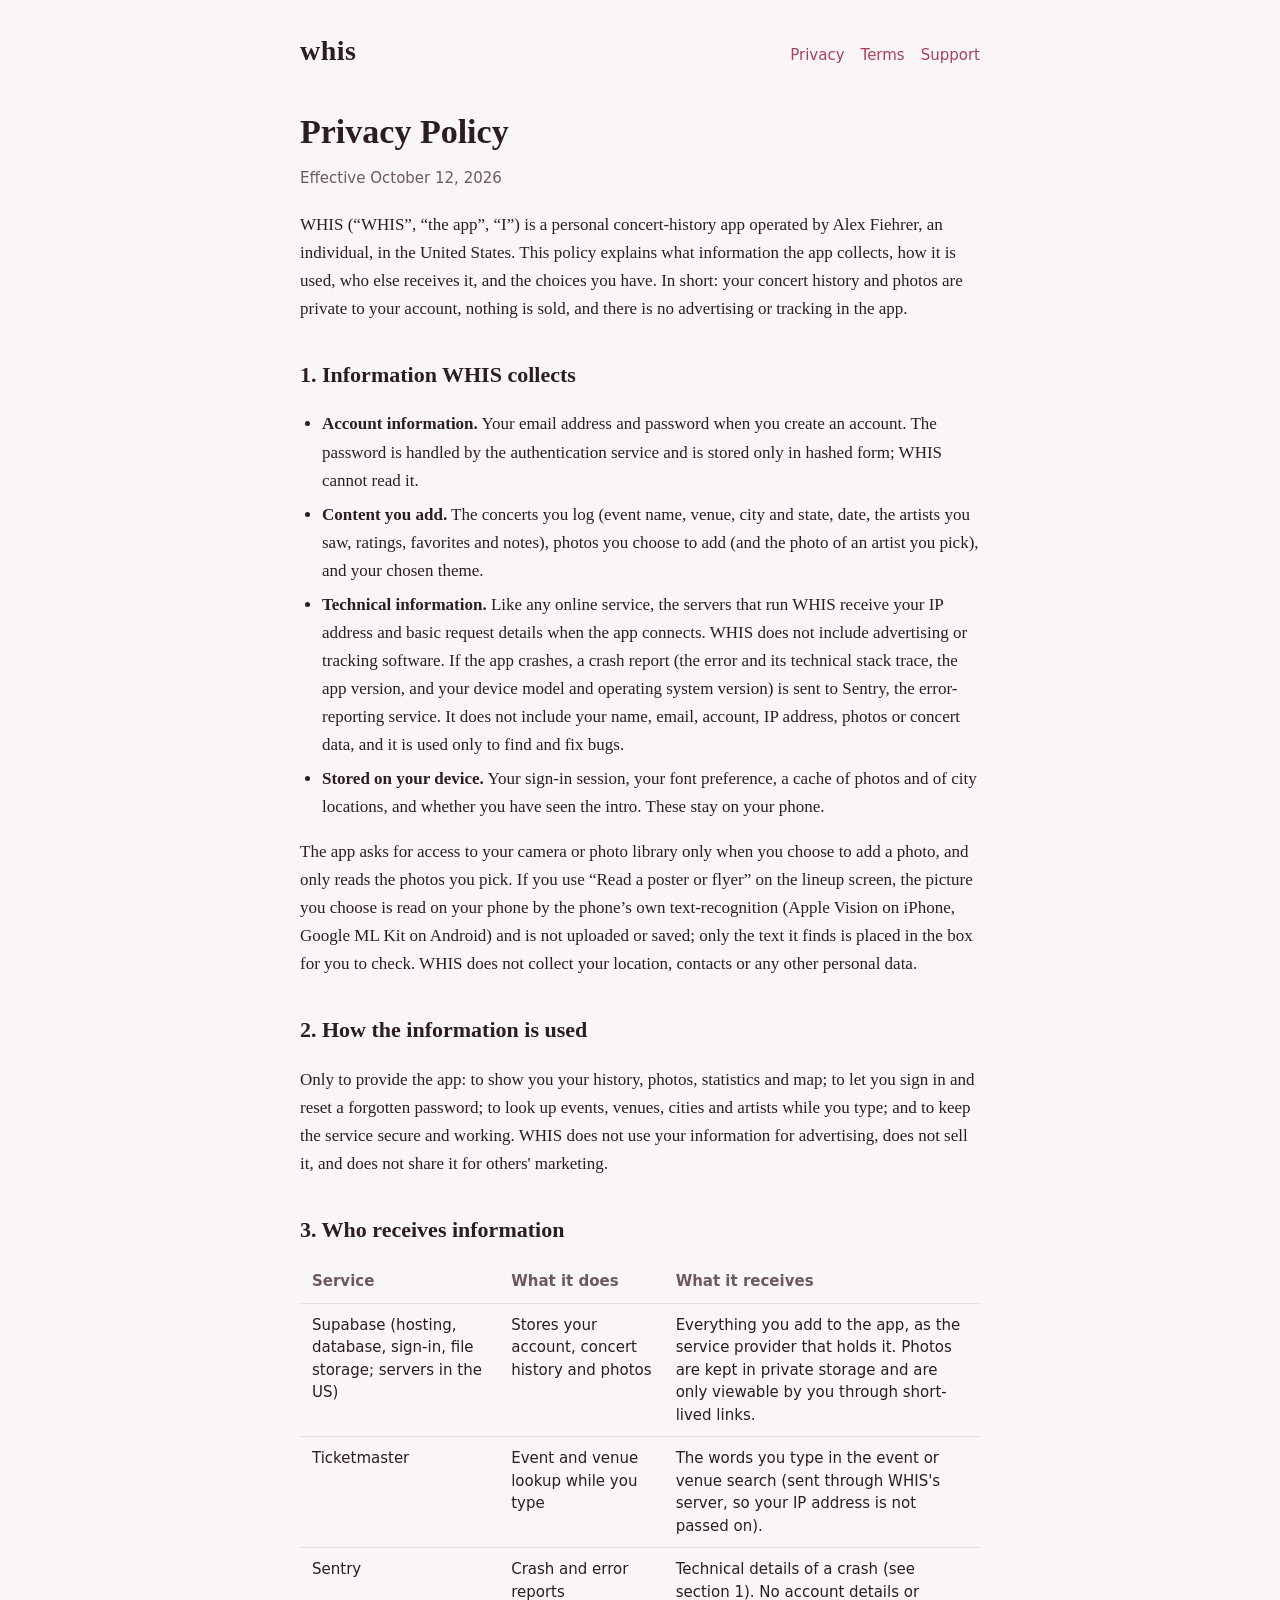
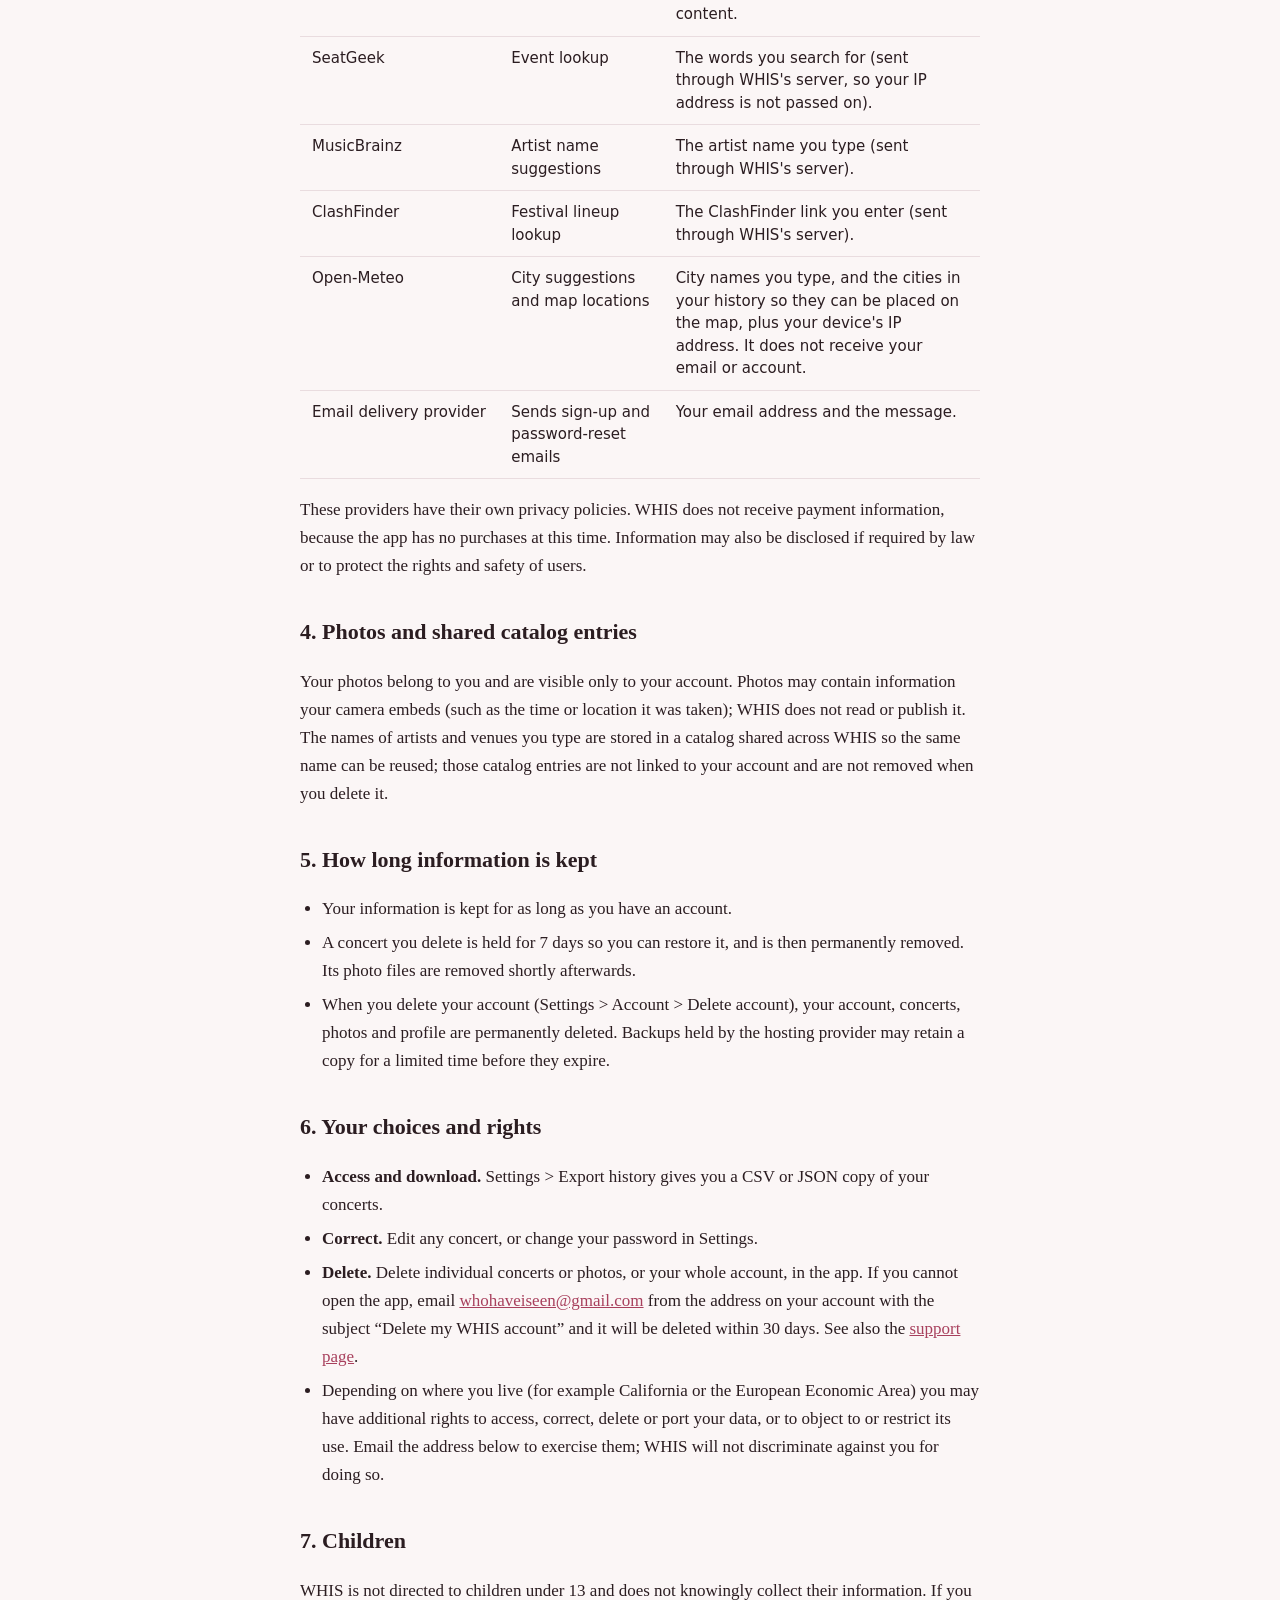
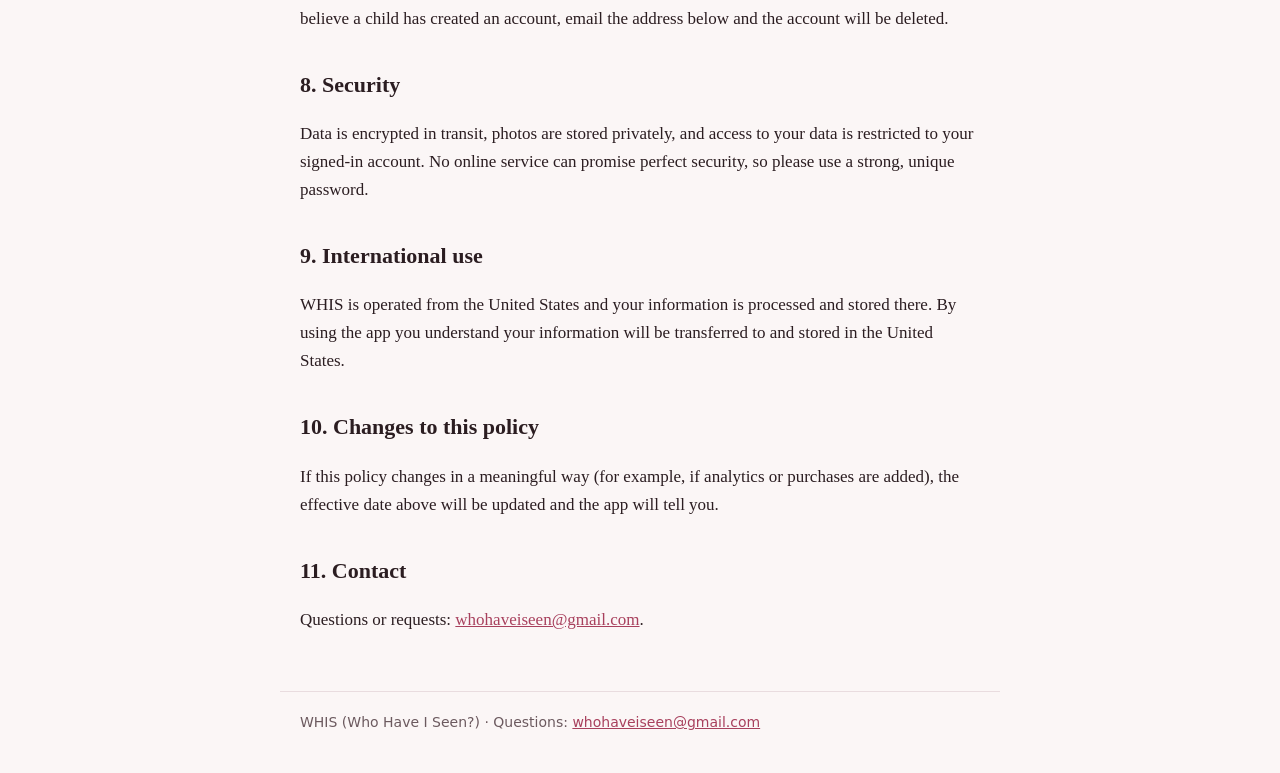
==== privacy.html @ f42bf6fe "Add files via upload" ====
<!doctype html>
<html lang="en"><head><meta charset="utf-8"><meta name="viewport" content="width=device-width, initial-scale=1">
<title>Privacy Policy &ndash; WHIS</title><meta name="description" content="How WHIS handles your information."><link rel="stylesheet" href="style.css"></head>
<body><header><a class="brand" href="index.html">whis</a><nav><a href="privacy.html">Privacy</a><a href="terms.html">Terms</a><a href="support.html">Support</a></nav></header><main>
<h1>Privacy Policy</h1>
<p class="meta">Effective October 12, 2026</p>
<p>WHIS (&ldquo;WHIS&rdquo;, &ldquo;the app&rdquo;, &ldquo;I&rdquo;) is a personal concert-history app operated by Alex Fiehrer, an individual, in the United States. This policy explains what information the app collects, how it is used, who else receives it, and the choices you have. In short: your concert history and photos are private to your account, nothing is sold, and there is no advertising or tracking in the app.</p>

<h2>1. Information WHIS collects</h2>
<ul>
<li><strong>Account information.</strong> Your email address and password when you create an account. The password is handled by the authentication service and is stored only in hashed form; WHIS cannot read it.</li>
<li><strong>Content you add.</strong> The concerts you log (event name, venue, city and state, date, the artists you saw, ratings, favorites and notes), photos you choose to add (and the photo of an artist you pick), and your chosen theme.</li>
<li><strong>Technical information.</strong> Like any online service, the servers that run WHIS receive your IP address and basic request details when the app connects. WHIS does not include advertising or tracking software. If the app crashes, a crash report (the error and its technical stack trace, the app version, and your device model and operating system version) is sent to Sentry, the error-reporting service. It does not include your name, email, account, IP address, photos or concert data, and it is used only to find and fix bugs.</li>
<li><strong>Stored on your device.</strong> Your sign-in session, your font preference, a cache of photos and of city locations, and whether you have seen the intro. These stay on your phone.</li>
</ul>
<p>The app asks for access to your camera or photo library only when you choose to add a photo, and only reads the photos you pick. If you use “Read a poster or flyer” on the lineup screen, the picture you choose is read on your phone by the phone’s own text-recognition (Apple Vision on iPhone, Google ML Kit on Android) and is not uploaded or saved; only the text it finds is placed in the box for you to check. WHIS does not collect your location, contacts or any other personal data.</p>

<h2>2. How the information is used</h2>
<p>Only to provide the app: to show you your history, photos, statistics and map; to let you sign in and reset a forgotten password; to look up events, venues, cities and artists while you type; and to keep the service secure and working. WHIS does not use your information for advertising, does not sell it, and does not share it for others' marketing.</p>

<h2>3. Who receives information</h2>
<table>
<tr><th>Service</th><th>What it does</th><th>What it receives</th></tr>
<tr><td>Supabase (hosting, database, sign-in, file storage; servers in the US)</td><td>Stores your account, concert history and photos</td><td>Everything you add to the app, as the service provider that holds it. Photos are kept in private storage and are only viewable by you through short-lived links.</td></tr>
<tr><td>Ticketmaster</td><td>Event and venue lookup while you type</td><td>The words you type in the event or venue search (sent through WHIS's server, so your IP address is not passed on).</td></tr>
<tr><td>Sentry</td><td>Crash and error reports</td><td>Technical details of a crash (see section 1). No account details or content.</td></tr>
<tr><td>SeatGeek</td><td>Event lookup</td><td>The words you search for (sent through WHIS's server, so your IP address is not passed on).</td></tr>
<tr><td>MusicBrainz</td><td>Artist name suggestions</td><td>The artist name you type (sent through WHIS's server).</td></tr>
<tr><td>ClashFinder</td><td>Festival lineup lookup</td><td>The ClashFinder link you enter (sent through WHIS's server).</td></tr>
<tr><td>Open-Meteo</td><td>City suggestions and map locations</td><td>City names you type, and the cities in your history so they can be placed on the map, plus your device's IP address. It does not receive your email or account.</td></tr>
<tr><td>Email delivery provider</td><td>Sends sign-up and password-reset emails</td><td>Your email address and the message.</td></tr>
</table>
<p>These providers have their own privacy policies. WHIS does not receive payment information, because the app has no purchases at this time. Information may also be disclosed if required by law or to protect the rights and safety of users.</p>

<h2>4. Photos and shared catalog entries</h2>
<p>Your photos belong to you and are visible only to your account. Photos may contain information your camera embeds (such as the time or location it was taken); WHIS does not read or publish it. The names of artists and venues you type are stored in a catalog shared across WHIS so the same name can be reused; those catalog entries are not linked to your account and are not removed when you delete it.</p>

<h2>5. How long information is kept</h2>
<ul>
<li>Your information is kept for as long as you have an account.</li>
<li>A concert you delete is held for 7 days so you can restore it, and is then permanently removed. Its photo files are removed shortly afterwards.</li>
<li>When you delete your account (Settings &gt; Account &gt; Delete account), your account, concerts, photos and profile are permanently deleted. Backups held by the hosting provider may retain a copy for a limited time before they expire.</li>
</ul>

<h2>6. Your choices and rights</h2>
<ul>
<li><strong>Access and download.</strong> Settings &gt; Export history gives you a CSV or JSON copy of your concerts.</li>
<li><strong>Correct.</strong> Edit any concert, or change your password in Settings.</li>
<li><strong>Delete.</strong> Delete individual concerts or photos, or your whole account, in the app. If you cannot open the app, email <a href="mailto:whohaveiseen@gmail.com">whohaveiseen@gmail.com</a> from the address on your account with the subject &ldquo;Delete my WHIS account&rdquo; and it will be deleted within 30 days. See also the <a href="support.html">support page</a>.</li>
<li>Depending on where you live (for example California or the European Economic Area) you may have additional rights to access, correct, delete or port your data, or to object to or restrict its use. Email the address below to exercise them; WHIS will not discriminate against you for doing so.</li>
</ul>

<h2>7. Children</h2>
<p>WHIS is not directed to children under 13 and does not knowingly collect their information. If you believe a child has created an account, email the address below and the account will be deleted.</p>

<h2>8. Security</h2>
<p>Data is encrypted in transit, photos are stored privately, and access to your data is restricted to your signed-in account. No online service can promise perfect security, so please use a strong, unique password.</p>

<h2>9. International use</h2>
<p>WHIS is operated from the United States and your information is processed and stored there. By using the app you understand your information will be transferred to and stored in the United States.</p>

<h2>10. Changes to this policy</h2>
<p>If this policy changes in a meaningful way (for example, if analytics or purchases are added), the effective date above will be updated and the app will tell you.</p>

<h2>11. Contact</h2>
<p>Questions or requests: <a href="mailto:whohaveiseen@gmail.com">whohaveiseen@gmail.com</a>.</p>
</main><footer>WHIS (Who Have I Seen?) &middot; Questions: <a href="mailto:whohaveiseen@gmail.com">whohaveiseen@gmail.com</a></footer></body></html>
---- style.css ----
:root { color-scheme: light dark; --bg:#fbf6f6; --text:#2b1d21; --muted:#6c5a5f; --accent:#a8405d; --card:#ffffff; --line:#e9dcdf; }
@media (prefers-color-scheme: dark) { :root { --bg:#141113; --text:#f1e9eb; --muted:#b4a3a8; --accent:#e58aa3; --card:#1d181b; --line:#33292d; } }
* { box-sizing: border-box; }
body { margin:0; background:var(--bg); color:var(--text); font:17px/1.65 Georgia, "Times New Roman", serif; }
header, main, footer { max-width:720px; margin:0 auto; padding:0 20px; }
header { padding-top:28px; padding-bottom:8px; display:flex; align-items:baseline; justify-content:space-between; flex-wrap:wrap; gap:8px; }
header .brand { font-size:28px; font-weight:800; letter-spacing:.5px; color:var(--text); text-decoration:none; }
nav a { margin-left:16px; color:var(--accent); text-decoration:none; font:15px/1 system-ui, sans-serif; }
nav a:hover, a:hover { text-decoration:underline; }
main { padding-top:12px; padding-bottom:40px; }
h1 { font-size:34px; line-height:1.2; margin:18px 0 6px; }
h2 { font-size:22px; margin:34px 0 8px; }
p, li { color:var(--text); }
.meta { color:var(--muted); font:15px/1.4 system-ui, sans-serif; margin-bottom:22px; }
a { color:var(--accent); }
ul { padding-left:22px; } li { margin:6px 0; }
.card { background:var(--card); border:1px solid var(--line); border-radius:14px; padding:4px 20px 14px; margin:18px 0; }
table { border-collapse:collapse; width:100%; font:15px/1.5 system-ui, sans-serif; margin:12px 0; }
th, td { text-align:left; vertical-align:top; padding:10px 12px; border-bottom:1px solid var(--line); }
th { color:var(--muted); font-weight:600; }
footer { padding-top:20px; padding-bottom:40px; color:var(--muted); font:14px/1.5 system-ui, sans-serif; border-top:1px solid var(--line); }
.callout { border-left:4px solid var(--accent); background:var(--card); padding:10px 16px; margin:18px 0; border-radius:0 10px 10px 0; }
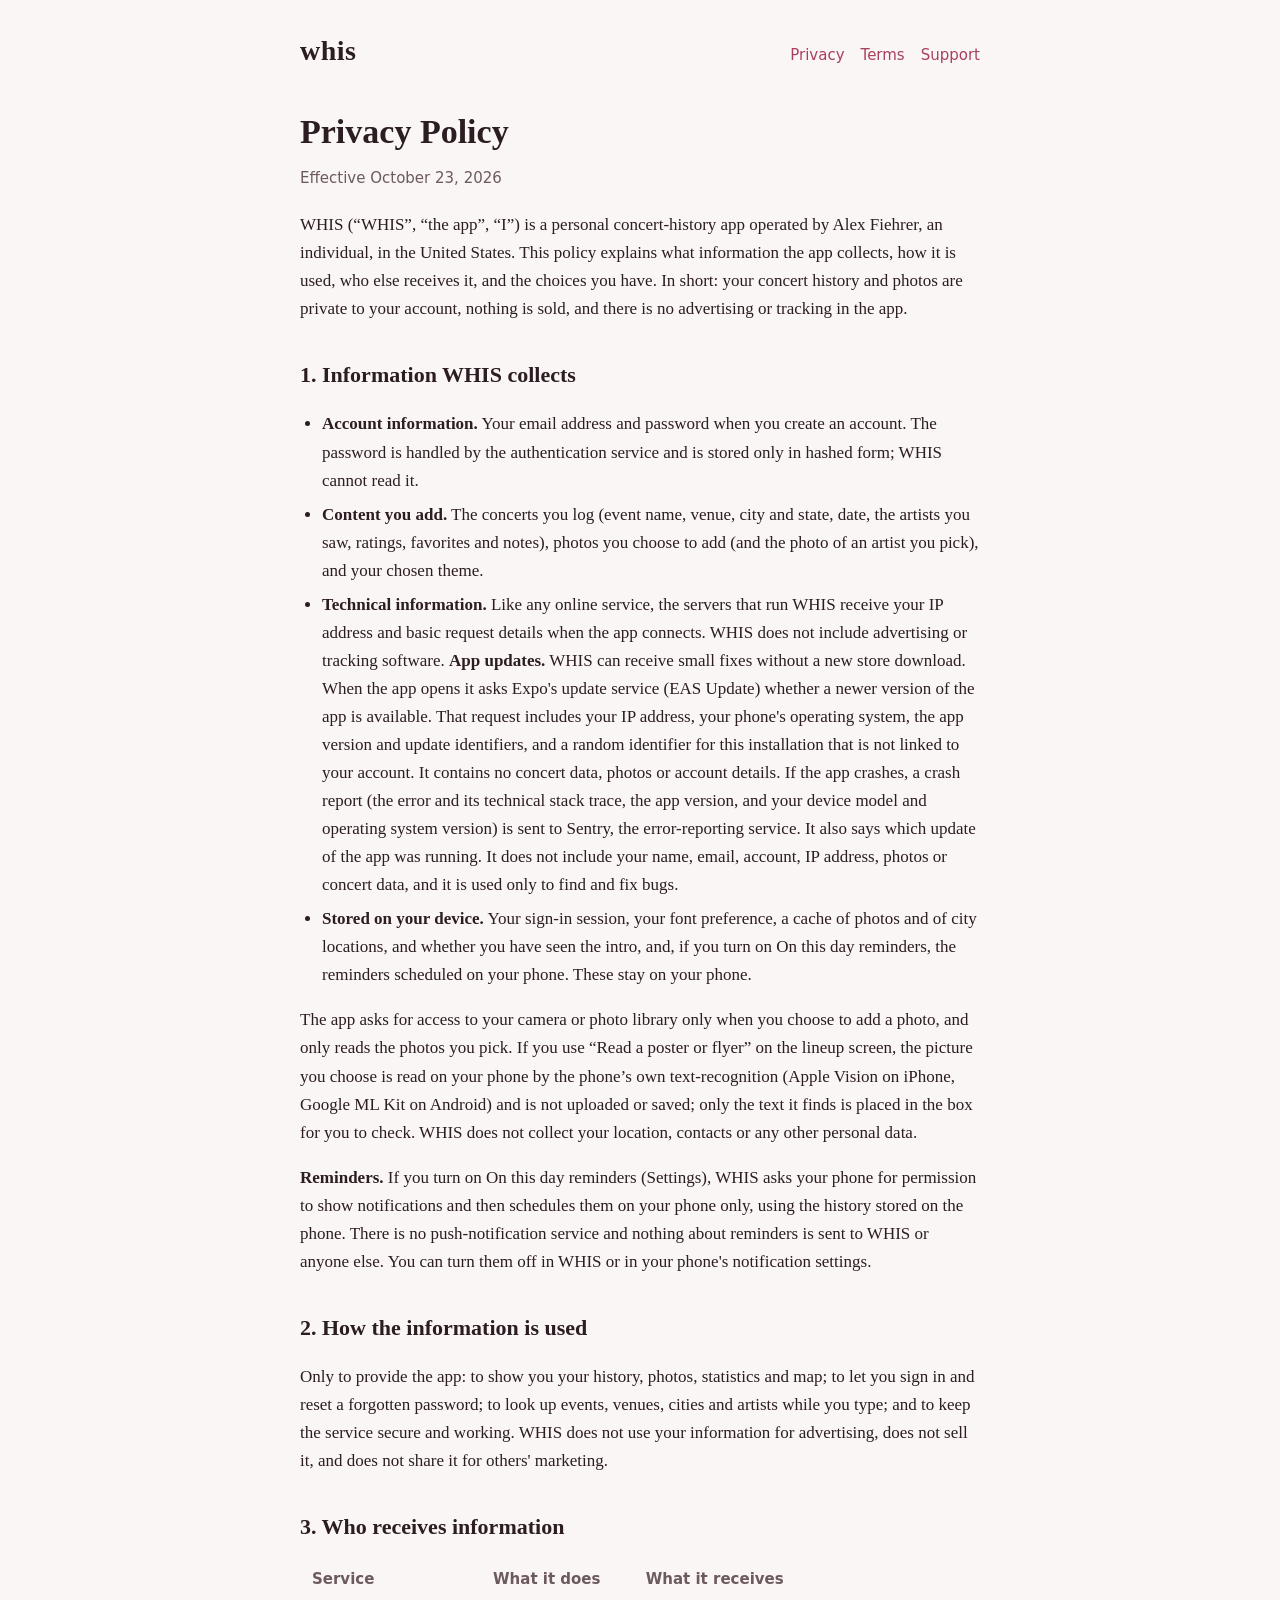
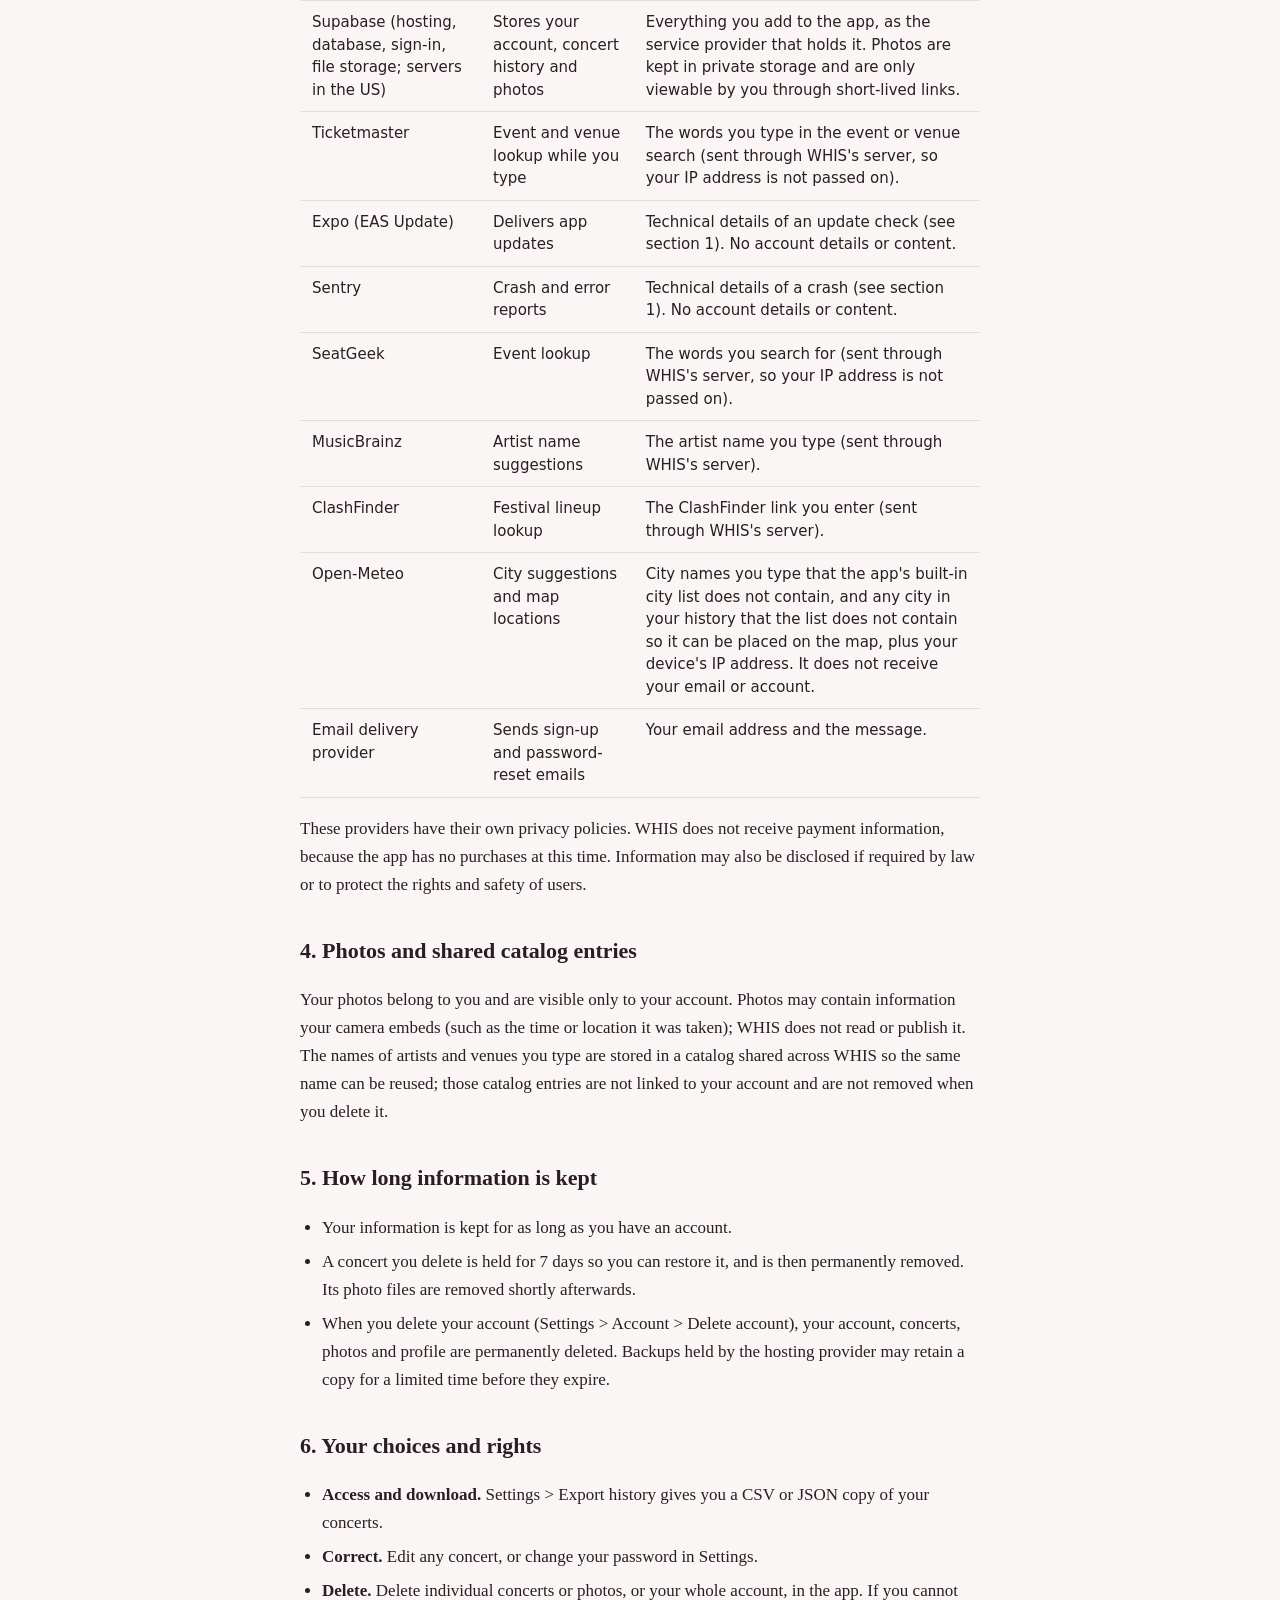
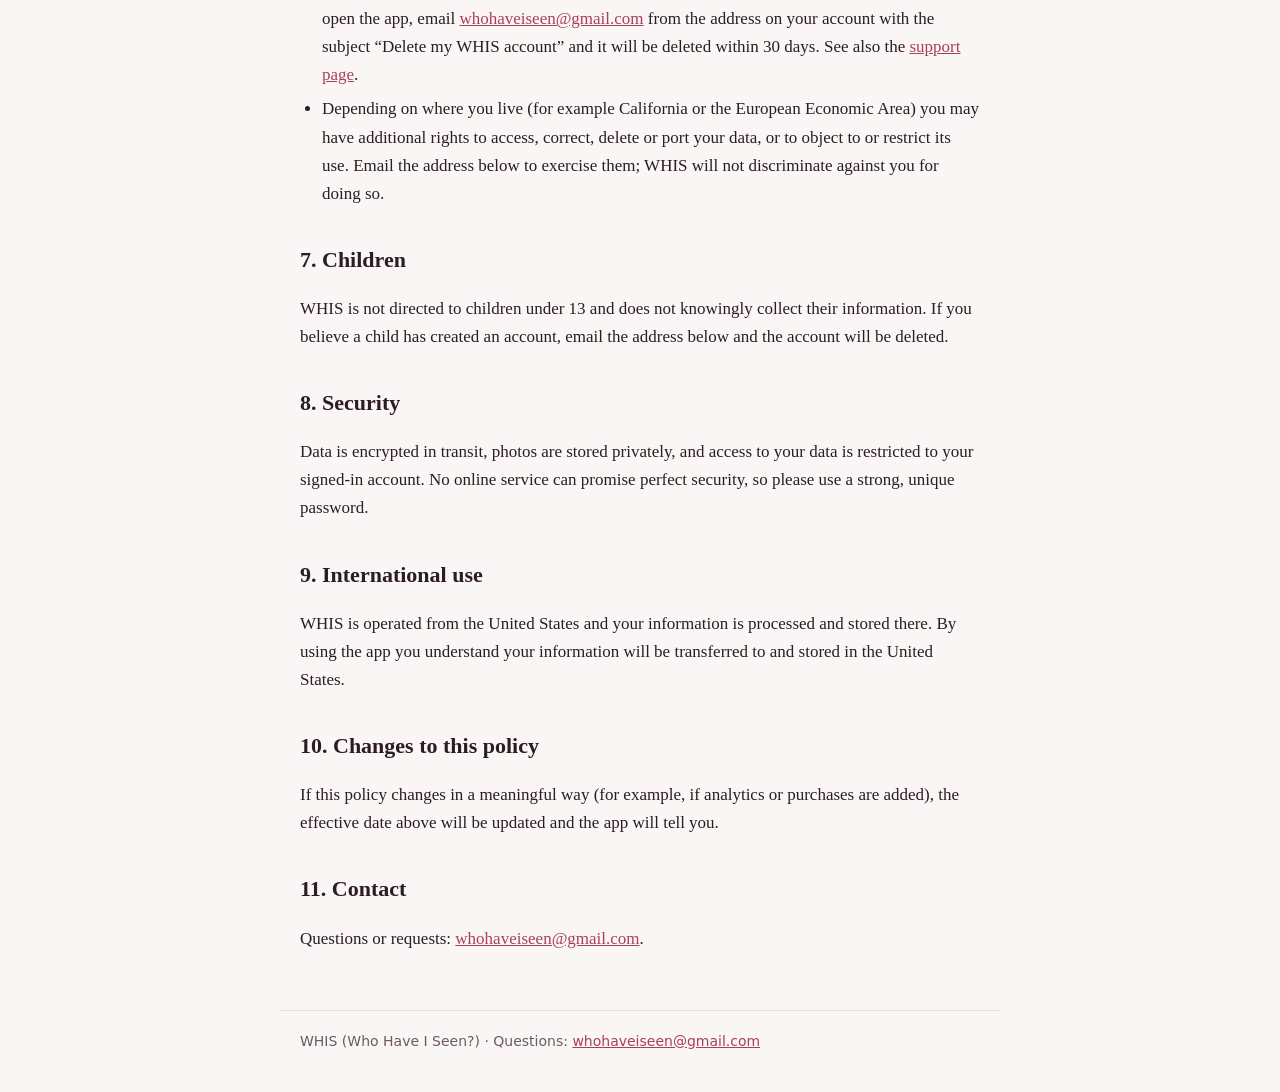
==== commit 34cd8c13: "Update site Confirmed page, new home page and support" ====
--- a/privacy.html
+++ b/privacy.html
@@ -3,17 +3,18 @@
 <title>Privacy Policy &ndash; WHIS</title><meta name="description" content="How WHIS handles your information."><link rel="stylesheet" href="style.css"></head>
 <body><header><a class="brand" href="index.html">whis</a><nav><a href="privacy.html">Privacy</a><a href="terms.html">Terms</a><a href="support.html">Support</a></nav></header><main>
 <h1>Privacy Policy</h1>
-<p class="meta">Effective October 12, 2026</p>
+<p class="meta">Effective October 23, 2026</p>
 <p>WHIS (&ldquo;WHIS&rdquo;, &ldquo;the app&rdquo;, &ldquo;I&rdquo;) is a personal concert-history app operated by Alex Fiehrer, an individual, in the United States. This policy explains what information the app collects, how it is used, who else receives it, and the choices you have. In short: your concert history and photos are private to your account, nothing is sold, and there is no advertising or tracking in the app.</p>
 
 <h2>1. Information WHIS collects</h2>
 <ul>
 <li><strong>Account information.</strong> Your email address and password when you create an account. The password is handled by the authentication service and is stored only in hashed form; WHIS cannot read it.</li>
 <li><strong>Content you add.</strong> The concerts you log (event name, venue, city and state, date, the artists you saw, ratings, favorites and notes), photos you choose to add (and the photo of an artist you pick), and your chosen theme.</li>
-<li><strong>Technical information.</strong> Like any online service, the servers that run WHIS receive your IP address and basic request details when the app connects. WHIS does not include advertising or tracking software. If the app crashes, a crash report (the error and its technical stack trace, the app version, and your device model and operating system version) is sent to Sentry, the error-reporting service. It does not include your name, email, account, IP address, photos or concert data, and it is used only to find and fix bugs.</li>
-<li><strong>Stored on your device.</strong> Your sign-in session, your font preference, a cache of photos and of city locations, and whether you have seen the intro. These stay on your phone.</li>
+<li><strong>Technical information.</strong> Like any online service, the servers that run WHIS receive your IP address and basic request details when the app connects. WHIS does not include advertising or tracking software. <strong>App updates.</strong> WHIS can receive small fixes without a new store download. When the app opens it asks Expo's update service (EAS Update) whether a newer version of the app is available. That request includes your IP address, your phone's operating system, the app version and update identifiers, and a random identifier for this installation that is not linked to your account. It contains no concert data, photos or account details. If the app crashes, a crash report (the error and its technical stack trace, the app version, and your device model and operating system version) is sent to Sentry, the error-reporting service. It also says which update of the app was running. It does not include your name, email, account, IP address, photos or concert data, and it is used only to find and fix bugs.</li>
+<li><strong>Stored on your device.</strong> Your sign-in session, your font preference, a cache of photos and of city locations, and whether you have seen the intro, and, if you turn on On this day reminders, the reminders scheduled on your phone. These stay on your phone.</li>
 </ul>
 <p>The app asks for access to your camera or photo library only when you choose to add a photo, and only reads the photos you pick. If you use “Read a poster or flyer” on the lineup screen, the picture you choose is read on your phone by the phone’s own text-recognition (Apple Vision on iPhone, Google ML Kit on Android) and is not uploaded or saved; only the text it finds is placed in the box for you to check. WHIS does not collect your location, contacts or any other personal data.</p>
+<p><strong>Reminders.</strong> If you turn on On this day reminders (Settings), WHIS asks your phone for permission to show notifications and then schedules them on your phone only, using the history stored on the phone. There is no push-notification service and nothing about reminders is sent to WHIS or anyone else. You can turn them off in WHIS or in your phone's notification settings.</p>
 
 <h2>2. How the information is used</h2>
 <p>Only to provide the app: to show you your history, photos, statistics and map; to let you sign in and reset a forgotten password; to look up events, venues, cities and artists while you type; and to keep the service secure and working. WHIS does not use your information for advertising, does not sell it, and does not share it for others' marketing.</p>
@@ -23,11 +24,12 @@
 <tr><th>Service</th><th>What it does</th><th>What it receives</th></tr>
 <tr><td>Supabase (hosting, database, sign-in, file storage; servers in the US)</td><td>Stores your account, concert history and photos</td><td>Everything you add to the app, as the service provider that holds it. Photos are kept in private storage and are only viewable by you through short-lived links.</td></tr>
 <tr><td>Ticketmaster</td><td>Event and venue lookup while you type</td><td>The words you type in the event or venue search (sent through WHIS's server, so your IP address is not passed on).</td></tr>
+<tr><td>Expo (EAS Update)</td><td>Delivers app updates</td><td>Technical details of an update check (see section 1). No account details or content.</td></tr>
 <tr><td>Sentry</td><td>Crash and error reports</td><td>Technical details of a crash (see section 1). No account details or content.</td></tr>
 <tr><td>SeatGeek</td><td>Event lookup</td><td>The words you search for (sent through WHIS's server, so your IP address is not passed on).</td></tr>
 <tr><td>MusicBrainz</td><td>Artist name suggestions</td><td>The artist name you type (sent through WHIS's server).</td></tr>
 <tr><td>ClashFinder</td><td>Festival lineup lookup</td><td>The ClashFinder link you enter (sent through WHIS's server).</td></tr>
-<tr><td>Open-Meteo</td><td>City suggestions and map locations</td><td>City names you type, and the cities in your history so they can be placed on the map, plus your device's IP address. It does not receive your email or account.</td></tr>
+<tr><td>Open-Meteo</td><td>City suggestions and map locations</td><td>City names you type that the app's built-in city list does not contain, and any city in your history that the list does not contain so it can be placed on the map, plus your device's IP address. It does not receive your email or account.</td></tr>
 <tr><td>Email delivery provider</td><td>Sends sign-up and password-reset emails</td><td>Your email address and the message.</td></tr>
 </table>
 <p>These providers have their own privacy policies. WHIS does not receive payment information, because the app has no purchases at this time. Information may also be disclosed if required by law or to protect the rights and safety of users.</p>
